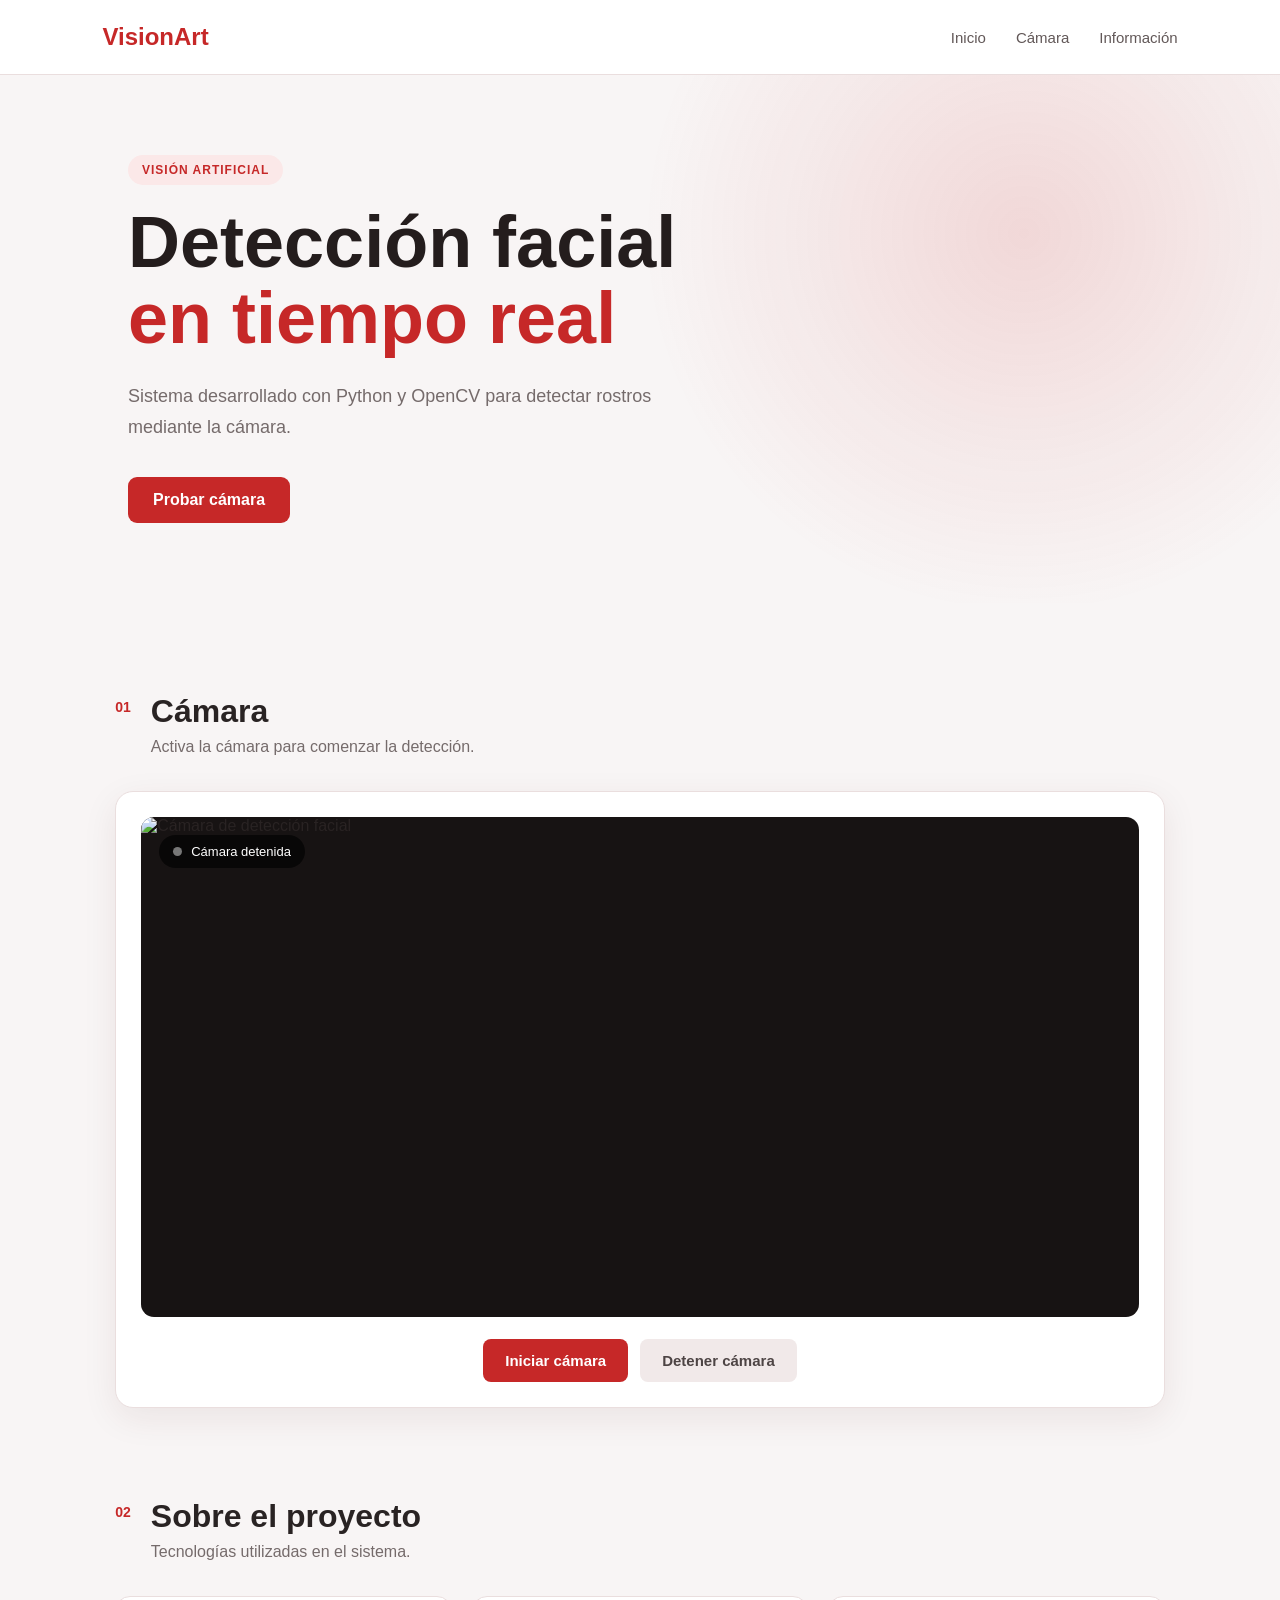
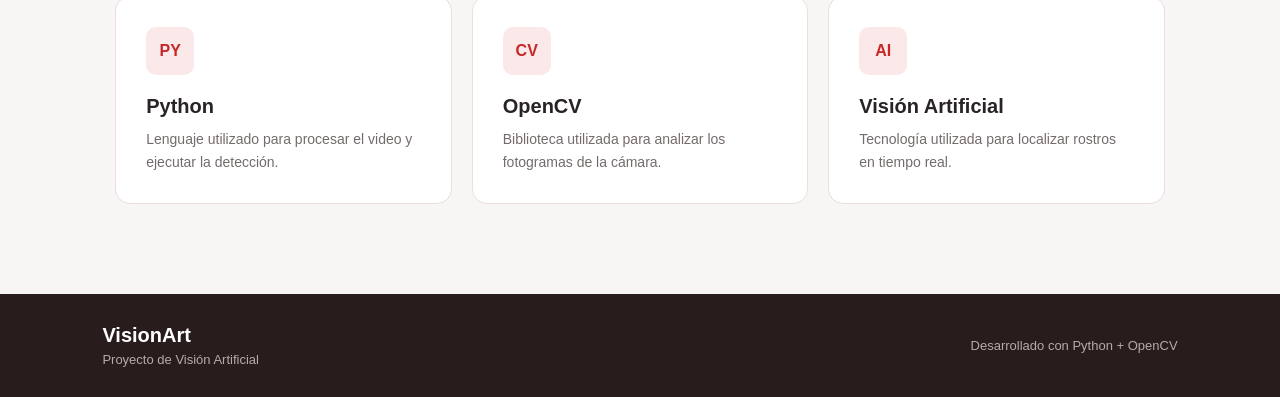
==== Visionartificial/index.html @ a72bfb0e "feat: crear frontend de deteccion de rostros en camara" ====
<!DOCTYPE html>
<html lang="es">

<head>

    <meta charset="UTF-8">

    <meta name="viewport" content="width=device-width, initial-scale=1.0">

    <title>VisionArt - Detección Facial</title>

    <link rel="stylesheet" href="style.css">

</head>

<body>

    <header>

        <div class="logo">
            VisionArt
        </div>

        <nav>
            <a href="#inicio">Inicio</a>
            <a href="#camara">Cámara</a>
            <a href="#informacion">Información</a>
        </nav>

    </header>


    <main id="inicio">

        <section class="hero">

            <div class="hero-text">

                <span class="etiqueta">
                    VISIÓN ARTIFICIAL
                </span>

                <h1>
                    Detección facial
                    <br>
                    <span>en tiempo real</span>
                </h1>

                <p>
                    Sistema desarrollado con Python y OpenCV
                    para detectar rostros mediante la cámara.
                </p>

                <a href="#camara" class="boton-principal">
                    Probar cámara
                </a>

            </div>

        </section>


        <section id="camara" class="seccion-camara">

            <div class="titulo-seccion">

                <span>01</span>

                <div>
                    <h2>Cámara</h2>

                    <p>
                        Activa la cámara para comenzar la detección.
                    </p>
                </div>

            </div>


            <div class="camara-card">

                <div class="video-container">

                    <img id="video" src="" alt="Cámara de detección facial">

                    <div class="camara-overlay">

                        <span class="punto"></span>

                        <span id="estado">
                            Cámara detenida
                        </span>

                    </div>

                </div>


                <div class="controles">

                    <button id="iniciar" class="btn-iniciar">
                        Iniciar cámara
                    </button>

                    <button id="detener" class="btn-detener">
                        Detener cámara
                    </button>

                </div>

            </div>

        </section>


        <section id="informacion" class="informacion">

            <div class="titulo-seccion">

                <span>02</span>

                <div>
                    <h2>Sobre el proyecto</h2>

                    <p>
                        Tecnologías utilizadas en el sistema.
                    </p>
                </div>

            </div>


            <div class="cards">

                <div class="info-card">

                    <div class="icono">
                        PY
                    </div>

                    <h3>Python</h3>

                    <p>
                        Lenguaje utilizado para procesar
                        el video y ejecutar la detección.
                    </p>

                </div>


                <div class="info-card">

                    <div class="icono">
                        CV
                    </div>

                    <h3>OpenCV</h3>

                    <p>
                        Biblioteca utilizada para analizar
                        los fotogramas de la cámara.
                    </p>

                </div>


                <div class="info-card">

                    <div class="icono">
                        AI
                    </div>

                    <h3>Visión Artificial</h3>

                    <p>
                        Tecnología utilizada para localizar
                        rostros en tiempo real.
                    </p>

                </div>

            </div>

        </section>

    </main>


    <footer>

        <div>
            <strong>VisionArt</strong>
            <span>Proyecto de Visión Artificial</span>
        </div>

        <p>
            Desarrollado con Python + OpenCV
        </p>

    </footer>


    <script src="script.js"></script>

</body>

</html>
---- Visionartificial/style.css ----
* {
    margin: 0;
    padding: 0;
    box-sizing: border-box;
}

html {
    scroll-behavior: smooth;
}

body {
    font-family: Arial, Helvetica, sans-serif;
    background: #f8f5f5;
    color: #292323;
}


/* =========================
   HEADER
========================= */

header {
    width: 100%;
    height: 75px;

    display: flex;
    align-items: center;
    justify-content: space-between;

    padding: 0 8%;

    background: #ffffff;

    border-bottom: 1px solid #eadede;

    position: sticky;
    top: 0;

    z-index: 10;
}

.logo {
    font-size: 24px;
    font-weight: bold;

    color: #c62828;
}

nav {
    display: flex;
    gap: 30px;
}

nav a {
    text-decoration: none;

    color: #625858;

    font-size: 15px;

    transition: 0.2s;
}

nav a:hover {
    color: #c62828;
}


/* =========================
   HERO
========================= */

.hero {
    min-height: 520px;

    display: flex;
    align-items: center;

    padding: 80px 10%;

    background:
        radial-gradient(
            circle at 80% 30%,
            rgba(198, 40, 40, 0.14),
            transparent 35%
        ),
        #f8f5f5;
}

.hero-text {
    max-width: 700px;
}

.etiqueta {
    display: inline-block;

    padding: 8px 14px;

    margin-bottom: 20px;

    border-radius: 30px;

    background: #fbe8e8;

    color: #c62828;

    font-size: 12px;

    font-weight: bold;

    letter-spacing: 1px;
}

.hero h1 {
    font-size: clamp(42px, 6vw, 72px);

    line-height: 1.05;

    margin-bottom: 25px;

    color: #241d1d;
}

.hero h1 span {
    color: #c62828;
}

.hero p {
    max-width: 600px;

    color: #756b6b;

    font-size: 18px;

    line-height: 1.7;

    margin-bottom: 35px;
}

.boton-principal {
    display: inline-block;

    padding: 14px 25px;

    background: #c62828;

    color: white;

    text-decoration: none;

    border-radius: 9px;

    font-weight: bold;

    transition: 0.2s;
}

.boton-principal:hover {
    background: #a91f1f;

    transform: translateY(-2px);
}


/* =========================
   SECCIONES
========================= */

.seccion-camara,
.informacion {
    width: 82%;

    max-width: 1100px;

    margin: 90px auto;
}

.titulo-seccion {
    display: flex;

    gap: 20px;

    align-items: flex-start;

    margin-bottom: 35px;
}

.titulo-seccion > span {
    font-size: 14px;

    font-weight: bold;

    color: #c62828;

    padding-top: 6px;
}

.titulo-seccion h2 {
    font-size: 32px;

    margin-bottom: 8px;
}

.titulo-seccion p {
    color: #756b6b;
}


/* =========================
   CAMARA
========================= */

.camara-card {
    background: white;

    border-radius: 18px;

    padding: 25px;

    box-shadow: 0 10px 35px rgba(80, 20, 20, 0.08);

    border: 1px solid #eadede;
}

.video-container {
    position: relative;

    width: 100%;

    height: 500px;

    background: #171313;

    border-radius: 13px;

    overflow: hidden;
}

#video {
    width: 100%;
    height: 100%;

    object-fit: cover;
}

.camara-overlay {
    position: absolute;

    top: 18px;
    left: 18px;

    display: flex;

    align-items: center;

    gap: 9px;

    padding: 9px 14px;

    background: rgba(0, 0, 0, 0.65);

    color: white;

    border-radius: 30px;

    font-size: 13px;
}

.punto {
    width: 9px;
    height: 9px;

    border-radius: 50%;

    background: #777;
}

.controles {
    display: flex;

    justify-content: center;

    gap: 12px;

    margin-top: 22px;
}

button {
    padding: 13px 22px;

    border: none;

    border-radius: 8px;

    font-size: 15px;

    font-weight: bold;

    cursor: pointer;

    transition: 0.2s;
}

.btn-iniciar {
    background: #c62828;

    color: white;
}

.btn-iniciar:hover {
    background: #a91f1f;
}

.btn-detener {
    background: #f1e9e9;

    color: #4d4444;
}

.btn-detener:hover {
    background: #e5d6d6;
}


/* =========================
   INFORMACION
========================= */

.cards {
    display: grid;

    grid-template-columns: repeat(3, 1fr);

    gap: 20px;
}

.info-card {
    background: white;

    padding: 30px;

    border-radius: 15px;

    border: 1px solid #eadede;

    transition: 0.2s;
}

.info-card:hover {
    transform: translateY(-5px);

    box-shadow: 0 10px 25px rgba(80, 20, 20, 0.08);
}

.icono {
    width: 48px;
    height: 48px;

    display: flex;

    align-items: center;
    justify-content: center;

    margin-bottom: 20px;

    border-radius: 10px;

    background: #fbe8e8;

    color: #c62828;

    font-weight: bold;
}

.info-card h3 {
    font-size: 20px;

    margin-bottom: 10px;
}

.info-card p {
    color: #756b6b;

    line-height: 1.6;

    font-size: 14px;
}


/* =========================
   FOOTER
========================= */

footer {
    display: flex;

    justify-content: space-between;

    align-items: center;

    padding: 30px 8%;

    background: #281c1c;

    color: white;
}

footer div {
    display: flex;

    flex-direction: column;

    gap: 5px;
}

footer strong {
    font-size: 20px;
}

footer span,
footer p {
    color: #b9aaaa;

    font-size: 13px;
}


/* =========================
   RESPONSIVE
========================= */

@media (max-width: 800px) {

    header {
        padding: 0 5%;
    }

    nav {
        display: none;
    }

    .hero {
        padding: 60px 7%;
    }

    .seccion-camara,
    .informacion {
        width: 90%;
    }

    .video-container {
        height: 350px;
    }

    .cards {
        grid-template-columns: 1fr;
    }

    footer {
        flex-direction: column;

        gap: 20px;

        text-align: center;
    }
}

@media (max-width: 500px) {

    .hero h1 {
        font-size: 42px;
    }

    .video-container {
        height: 280px;
    }

    .controles {
        flex-direction: column;
    }

    button {
        width: 100%;
    }
}
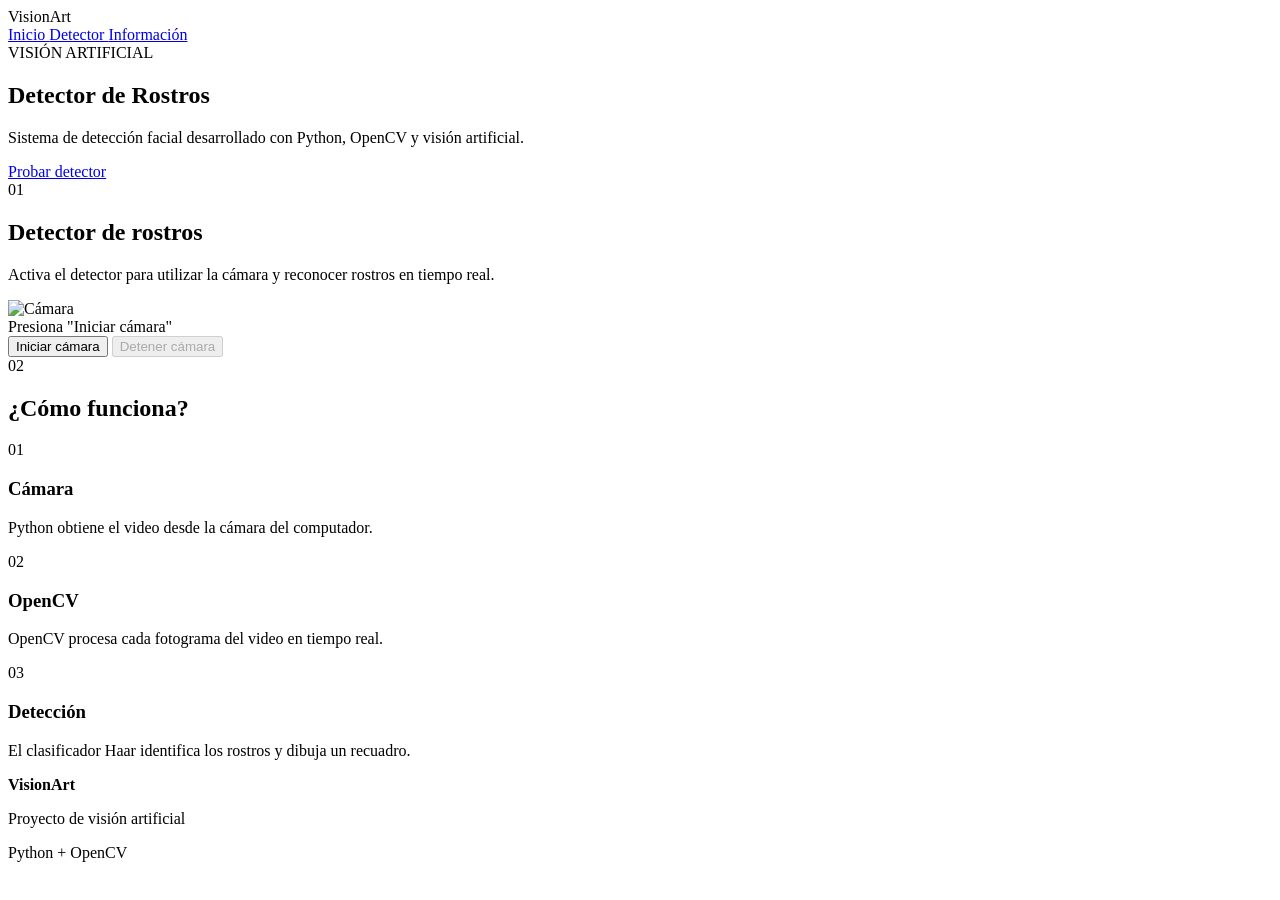
==== commit 2b36df3e: "Agregar detector facial Vision AI" ====
--- a/Visionartificial/index.html
+++ b/Visionartificial/index.html
@@ -1,4 +1,3 @@
-
 <!DOCTYPE html>
 <html lang="es">
 
@@ -6,15 +5,29 @@
 
     <meta charset="UTF-8">
 
-    <meta name="viewport" content="width=device-width, initial-scale=1.0">
-
-    <title>VisionArt - Detección Facial</title>
-
-    <link rel="stylesheet" href="style.css">
+    <meta
+        name="viewport"
+        content="width=device-width, initial-scale=1.0"
+    >
+
+    <title>
+        VisionArt - Detector de Rostros
+    </title>
+
+    <link
+        rel="stylesheet"
+        href="/style.css"
+    >
 
 </head>
 
+
 <body>
+
+
+    <!-- =========================
+         HEADER
+    ========================== -->
 
     <header>
 
@@ -22,187 +35,354 @@
             VisionArt
         </div>
 
+
         <nav>
-            <a href="#inicio">Inicio</a>
-            <a href="#camara">Cámara</a>
-            <a href="#informacion">Información</a>
+
+            <a href="#inicio">
+                Inicio
+            </a>
+
+            <a href="#detector">
+                Detector
+            </a>
+
+            <a href="#informacion">
+                Información
+            </a>
+
         </nav>
 
     </header>
 
 
-    <main id="inicio">
-
-        <section class="hero">
-
-            <div class="hero-text">
-
-                <span class="etiqueta">
-                    VISIÓN ARTIFICIAL
+
+    <!-- =========================
+         INICIO
+    ========================== -->
+
+    <section
+        id="inicio"
+        class="hero"
+    >
+
+        <div>
+
+            <span class="tag">
+                VISIÓN ARTIFICIAL
+            </span>
+
+
+            <h1>
+
+                Detector de
+
+                <span>
+                    Rostros
                 </span>
 
-                <h1>
-                    Detección facial
-                    <br>
-                    <span>en tiempo real</span>
-                </h1>
+            </h1>
+
+
+            <p>
+
+                Sistema de detección facial
+                desarrollado con Python,
+                OpenCV y visión artificial.
+
+            </p>
+
+
+            <a
+                href="#detector"
+                class="btn"
+            >
+                Probar detector
+            </a>
+
+        </div>
+
+    </section>
+
+
+
+    <!-- =========================
+         DETECTOR
+    ========================== -->
+
+    <section
+        id="detector"
+        class="section"
+    >
+
+        <div class="section-title">
+
+            <span>
+                01
+            </span>
+
+            <h2>
+                Detector de rostros
+            </h2>
+
+        </div>
+
+
+        <p class="description">
+
+            Activa el detector para utilizar
+            la cámara y reconocer rostros
+            en tiempo real.
+
+        </p>
+
+
+
+        <div class="camera-container">
+
+
+            <div class="camera">
+
+                <img
+                    id="video"
+                    src=""
+                    alt="Cámara"
+                >
+
+
+                <div
+                    id="mensaje"
+                    class="camera-message"
+                >
+
+                    Presiona
+                    "Iniciar cámara"
+
+                </div>
+
+            </div>
+
+
+
+            <div class="buttons">
+
+                <button
+                    id="iniciar"
+                >
+                    Iniciar cámara
+                </button>
+
+
+                <button
+                    id="detener"
+                    class="secondary"
+                >
+                    Detener cámara
+                </button>
+
+            </div>
+
+
+        </div>
+
+    </section>
+
+
+
+    <!-- =========================
+         INFORMACIÓN
+    ========================== -->
+
+    <section
+        id="informacion"
+        class="section"
+    >
+
+        <div class="section-title">
+
+            <span>
+                02
+            </span>
+
+            <h2>
+                ¿Cómo funciona?
+            </h2>
+
+        </div>
+
+
+
+        <div class="cards">
+
+
+            <div class="card">
+
+                <span class="number">
+                    01
+                </span>
+
+                <h3>
+                    Cámara
+                </h3>
 
                 <p>
-                    Sistema desarrollado con Python y OpenCV
-                    para detectar rostros mediante la cámara.
+
+                    Python obtiene el video
+                    desde la cámara del
+                    computador.
+
                 </p>
 
-                <a href="#camara" class="boton-principal">
-                    Probar cámara
-                </a>
-
-            </div>
-
-        </section>
-
-
-        <section id="camara" class="seccion-camara">
-
-            <div class="titulo-seccion">
-
-                <span>01</span>
-
-                <div>
-                    <h2>Cámara</h2>
-
-                    <p>
-                        Activa la cámara para comenzar la detección.
-                    </p>
-                </div>
-
-            </div>
-
-
-            <div class="camara-card">
-
-                <div class="video-container">
-
-                    <img id="video" src="" alt="Cámara de detección facial">
-
-                    <div class="camara-overlay">
-
-                        <span class="punto"></span>
-
-                        <span id="estado">
-                            Cámara detenida
-                        </span>
-
-                    </div>
-
-                </div>
-
-
-                <div class="controles">
-
-                    <button id="iniciar" class="btn-iniciar">
-                        Iniciar cámara
-                    </button>
-
-                    <button id="detener" class="btn-detener">
-                        Detener cámara
-                    </button>
-
-                </div>
-
-            </div>
-
-        </section>
-
-
-        <section id="informacion" class="informacion">
-
-            <div class="titulo-seccion">
-
-                <span>02</span>
-
-                <div>
-                    <h2>Sobre el proyecto</h2>
-
-                    <p>
-                        Tecnologías utilizadas en el sistema.
-                    </p>
-                </div>
-
-            </div>
-
-
-            <div class="cards">
-
-                <div class="info-card">
-
-                    <div class="icono">
-                        PY
-                    </div>
-
-                    <h3>Python</h3>
-
-                    <p>
-                        Lenguaje utilizado para procesar
-                        el video y ejecutar la detección.
-                    </p>
-
-                </div>
-
-
-                <div class="info-card">
-
-                    <div class="icono">
-                        CV
-                    </div>
-
-                    <h3>OpenCV</h3>
-
-                    <p>
-                        Biblioteca utilizada para analizar
-                        los fotogramas de la cámara.
-                    </p>
-
-                </div>
-
-
-                <div class="info-card">
-
-                    <div class="icono">
-                        AI
-                    </div>
-
-                    <h3>Visión Artificial</h3>
-
-                    <p>
-                        Tecnología utilizada para localizar
-                        rostros en tiempo real.
-                    </p>
-
-                </div>
-
-            </div>
-
-        </section>
-
-    </main>
-
+            </div>
+
+
+
+            <div class="card">
+
+                <span class="number">
+                    02
+                </span>
+
+                <h3>
+                    OpenCV
+                </h3>
+
+                <p>
+
+                    OpenCV procesa cada
+                    fotograma del video
+                    en tiempo real.
+
+                </p>
+
+            </div>
+
+
+
+            <div class="card">
+
+                <span class="number">
+                    03
+                </span>
+
+                <h3>
+                    Detección
+                </h3>
+
+                <p>
+
+                    El clasificador Haar
+                    identifica los rostros
+                    y dibuja un recuadro.
+
+                </p>
+
+            </div>
+
+
+        </div>
+
+    </section>
+
+
+
+    <!-- =========================
+         FOOTER
+    ========================== -->
 
     <footer>
 
         <div>
-            <strong>VisionArt</strong>
-            <span>Proyecto de Visión Artificial</span>
-        </div>
-
-        <p>
-            Desarrollado con Python + OpenCV
-        </p>
+
+            <strong>
+                VisionArt
+            </strong>
+
+            <p>
+                Proyecto de visión artificial
+            </p>
+
+        </div>
+
+
+        <div>
+            Python + OpenCV
+        </div>
 
     </footer>
 
 
-    <script src="script.js"></script>
+
+    <!-- =========================
+         JAVASCRIPT
+    ========================== -->
+
+    <script>
+
+        const video =
+            document.getElementById("video");
+
+        const iniciar =
+            document.getElementById("iniciar");
+
+        const detener =
+            document.getElementById("detener");
+
+        const mensaje =
+            document.getElementById("mensaje");
+
+
+        iniciar.addEventListener(
+            "click",
+            () => {
+
+                video.src =
+                    "/video_feed";
+
+
+                mensaje.style.display =
+                    "none";
+
+
+                iniciar.disabled =
+                    true;
+
+
+                detener.disabled =
+                    false;
+
+            }
+        );
+
+
+        detener.addEventListener(
+            "click",
+            () => {
+
+                video.src =
+                    "";
+
+
+                mensaje.style.display =
+                    "flex";
+
+
+                iniciar.disabled =
+                    false;
+
+
+                detener.disabled =
+                    true;
+
+            }
+        );
+
+
+        detener.disabled =
+            true;
+
+    </script>
+
 
 </body>
 
-</html>
+</html>
